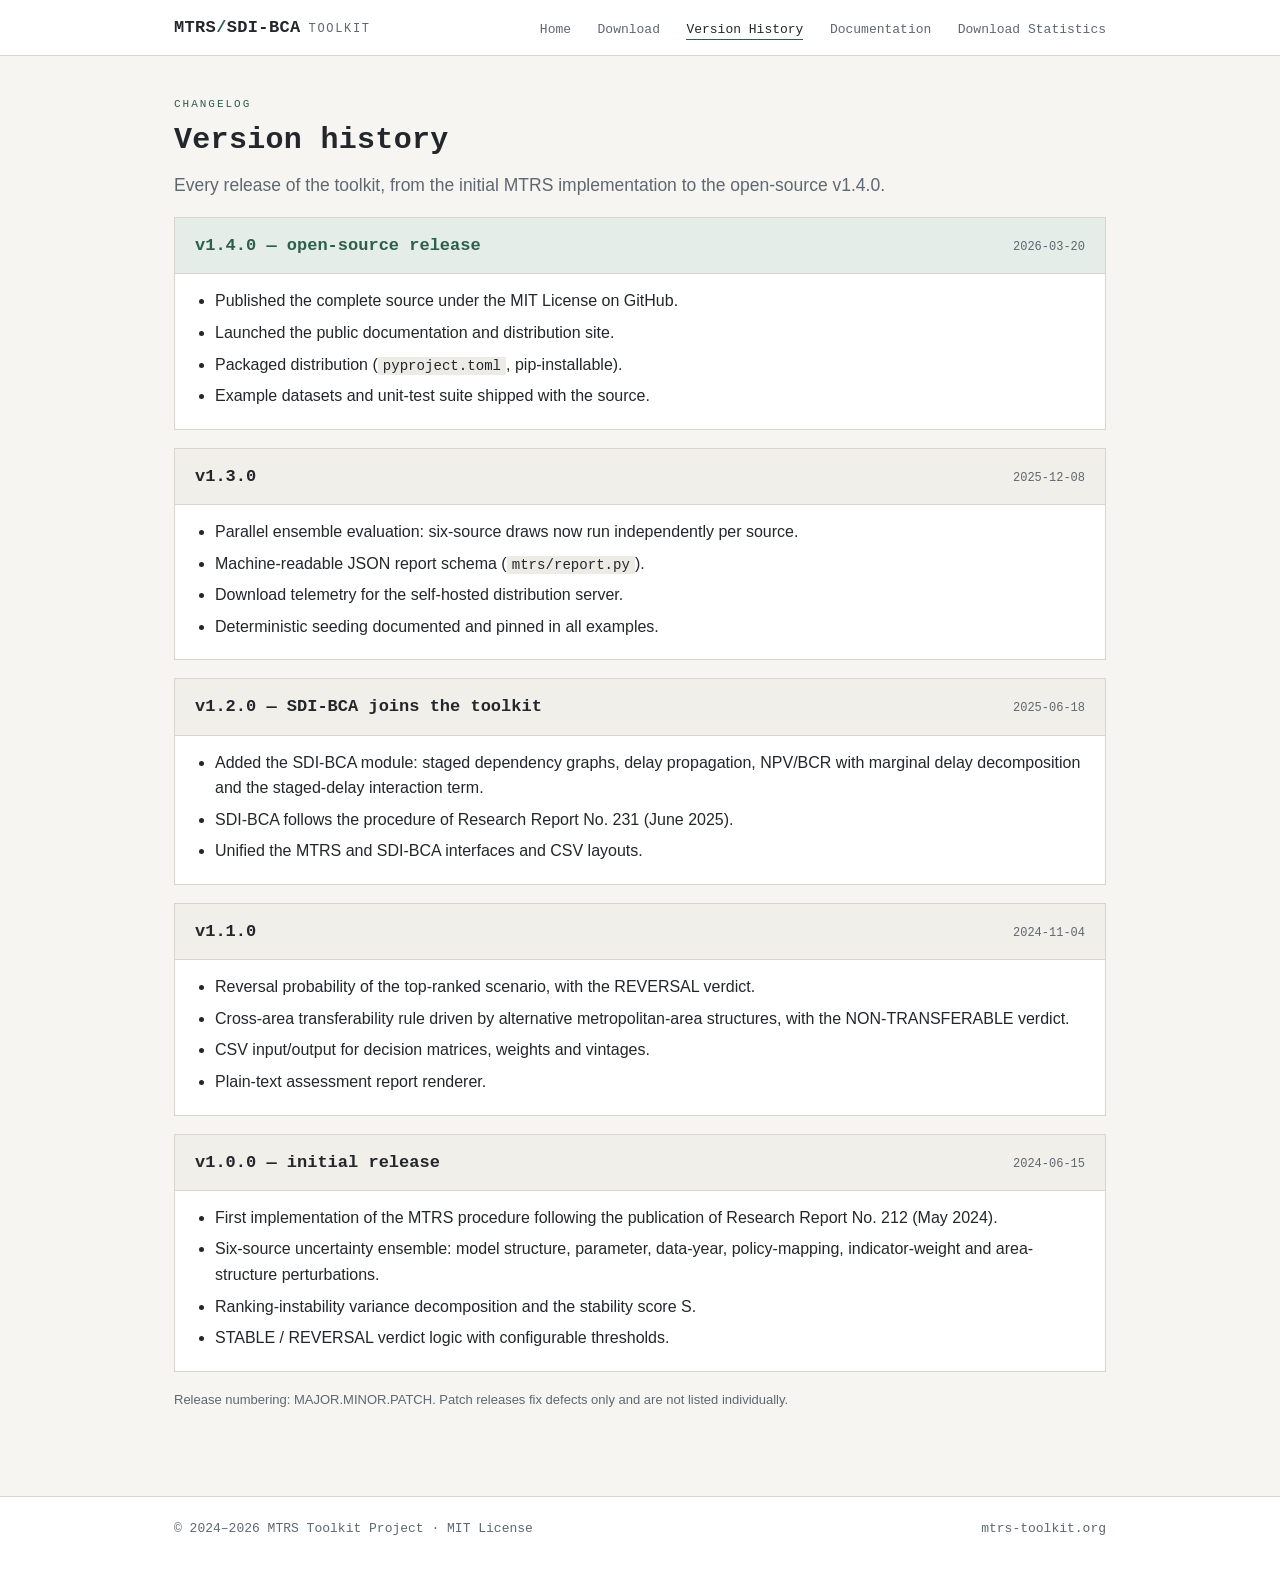
==== changelog.html @ 642ab180 "Deploy MTRS toolkit site to GitHub Pages" ====
<!DOCTYPE html>
<html lang="en">
<head>
<meta charset="utf-8">
<meta name="viewport" content="width=device-width, initial-scale=1">
<meta name="robots" content="noindex, nofollow">
<title>Version History — MTRS · SDI-BCA Toolkit</title>
<link rel="stylesheet" href="assets/style.css">
</head>
<body>

<header class="site">
  <div class="wrap bar">
    <a class="wordmark" href="index.html">MTRS<span class="slash">/</span>SDI-BCA<small>toolkit</small></a>
    <nav class="main">
      <a href="index.html">Home</a>
      <a href="download.html">Download</a>
      <a href="changelog.html" class="active">Version History</a>
      <a href="docs.html">Documentation</a>
      <a href="stats.html">Download Statistics</a>
    </nav>
  </div>
</header>

<main>
  <div class="wrap">

    <p class="kicker">Changelog</p>
    <h1>Version history</h1>
    <p class="lede">Every release of the toolkit, from the initial MTRS
    implementation to the open-source v1.4.0.</p>

    <div class="release current">
      <div class="head">
        <span class="v">v1.4.0 — open-source release</span>
        <span class="d">2026-03-20</span>
      </div>
      <div class="body">
        <ul>
          <li>Published the complete source under the MIT License on GitHub.</li>
          <li>Launched the public documentation and distribution site.</li>
          <li>Packaged distribution (<code>pyproject.toml</code>, pip-installable).</li>
          <li>Example datasets and unit-test suite shipped with the source.</li>
        </ul>
      </div>
    </div>

    <div class="release">
      <div class="head">
        <span class="v">v1.3.0</span>
        <span class="d">2025-12-08</span>
      </div>
      <div class="body">
        <ul>
          <li>Parallel ensemble evaluation: six-source draws now run
          independently per source.</li>
          <li>Machine-readable JSON report schema (<code>mtrs/report.py</code>).</li>
          <li>Download telemetry for the self-hosted distribution server.</li>
          <li>Deterministic seeding documented and pinned in all examples.</li>
        </ul>
      </div>
    </div>

    <div class="release">
      <div class="head">
        <span class="v">v1.2.0 — SDI-BCA joins the toolkit</span>
        <span class="d">2025-06-18</span>
      </div>
      <div class="body">
        <ul>
          <li>Added the SDI-BCA module: staged dependency graphs, delay
          propagation, NPV/BCR with marginal delay decomposition and the
          staged-delay interaction term.</li>
          <li>SDI-BCA follows the procedure of Research Report No. 231
          (June 2025).</li>
          <li>Unified the MTRS and SDI-BCA interfaces and CSV layouts.</li>
        </ul>
      </div>
    </div>

    <div class="release">
      <div class="head">
        <span class="v">v1.1.0</span>
        <span class="d">2024-11-04</span>
      </div>
      <div class="body">
        <ul>
          <li>Reversal probability of the top-ranked scenario, with the
          REVERSAL verdict.</li>
          <li>Cross-area transferability rule driven by alternative
          metropolitan-area structures, with the NON-TRANSFERABLE verdict.</li>
          <li>CSV input/output for decision matrices, weights and vintages.</li>
          <li>Plain-text assessment report renderer.</li>
        </ul>
      </div>
    </div>

    <div class="release">
      <div class="head">
        <span class="v">v1.0.0 — initial release</span>
        <span class="d">2024-06-15</span>
      </div>
      <div class="body">
        <ul>
          <li>First implementation of the MTRS procedure following the
          publication of Research Report No. 212 (May 2024).</li>
          <li>Six-source uncertainty ensemble: model structure, parameter,
          data-year, policy-mapping, indicator-weight and area-structure
          perturbations.</li>
          <li>Ranking-instability variance decomposition and the stability
          score S.</li>
          <li>STABLE / REVERSAL verdict logic with configurable thresholds.</li>
        </ul>
      </div>
    </div>

    <p class="small">Release numbering: MAJOR.MINOR.PATCH. Patch releases fix
    defects only and are not listed individually.</p>

  </div>
</main>

<footer class="site">
  <div class="wrap cols">
    <div class="mono">© 2024–2026 MTRS Toolkit Project · MIT License</div>
    <div class="mono">mtrs-toolkit.org</div>
  </div>
</footer>

</body>
</html>
---- assets/style.css ----
/* MTRS / SDI-BCA toolkit — site styles
   Neutral academic palette with a code-editor feel. */

:root {
  --bg: #f6f5f1;
  --panel: #ffffff;
  --ink: #23262b;
  --muted: #5f6770;
  --faint: #8a929b;
  --accent: #2e5e4e;
  --accent-soft: #e4ede8;
  --border: #d9d5cc;
  --code-bg: #ecebe5;
  --ok: #2e5e4e;
  --warn: #8a5a2b;
  --bad: #8a2f2f;
  --mono: "SF Mono", ui-monospace, Menlo, Consolas, "Liberation Mono", monospace;
  --sans: -apple-system, BlinkMacSystemFont, "Segoe UI", Helvetica, Arial, sans-serif;
}

* { box-sizing: border-box; }

html { scroll-behavior: smooth; }

body {
  margin: 0;
  background: var(--bg);
  color: var(--ink);
  font-family: var(--sans);
  font-size: 16px;
  line-height: 1.6;
}

a { color: var(--accent); text-decoration: none; border-bottom: 1px solid transparent; }
a:hover { border-bottom-color: var(--accent); }

/* ---------- layout ---------- */

.wrap { max-width: 980px; margin: 0 auto; padding: 0 24px; }

header.site {
  background: var(--panel);
  border-bottom: 1px solid var(--border);
  padding: 14px 0;
}
header.site .bar {
  display: flex;
  align-items: center;
  justify-content: space-between;
  flex-wrap: wrap;
  gap: 8px;
}
.wordmark {
  font-family: var(--mono);
  font-weight: 700;
  font-size: 17px;
  letter-spacing: 0.02em;
  color: var(--ink);
  border: none;
}
.wordmark .slash { color: var(--accent); }
.wordmark small {
  font-weight: 400;
  color: var(--muted);
  font-size: 12px;
  letter-spacing: 0.14em;
  text-transform: uppercase;
  margin-left: 8px;
}
nav.main a {
  font-family: var(--mono);
  font-size: 13px;
  color: var(--muted);
  margin-left: 22px;
  padding-bottom: 2px;
  border-bottom: 1px solid transparent;
}
nav.main a:hover { color: var(--ink); border-bottom-color: var(--accent); }
nav.main a.active { color: var(--ink); border-bottom-color: var(--accent); }

main { padding: 40px 0 72px; }

footer.site {
  border-top: 1px solid var(--border);
  background: var(--panel);
  padding: 22px 0 30px;
  color: var(--muted);
  font-size: 13px;
}
footer.site .cols { display: flex; justify-content: space-between; flex-wrap: wrap; gap: 12px; }
footer.site .mono { font-family: var(--mono); }

/* ---------- typography ---------- */

h1, h2, h3 { font-family: var(--mono); line-height: 1.25; margin: 0 0 12px; }
h1 { font-size: 30px; letter-spacing: 0.01em; }
h2 { font-size: 21px; margin-top: 44px; }
h3 { font-size: 16px; margin-top: 28px; }
p { margin: 0 0 14px; }
.lede { font-size: 17.5px; color: var(--muted); }
.small { font-size: 13px; color: var(--muted); }
.mono { font-family: var(--mono); }

.kicker {
  font-family: var(--mono);
  font-size: 11px;
  letter-spacing: 0.18em;
  text-transform: uppercase;
  color: var(--accent);
  margin-bottom: 8px;
}

/* ---------- hero ---------- */

.hero { padding: 46px 0 34px; border-bottom: 1px solid var(--border); }
.hero h1 { font-size: 40px; margin-bottom: 10px; }
.hero h1 .c { color: var(--accent); }
.hero .tag { color: var(--muted); font-size: 17px; max-width: 640px; margin-bottom: 22px; }
.badge {
  display: inline-block;
  font-family: var(--mono);
  font-size: 12px;
  color: var(--accent);
  background: var(--accent-soft);
  border: 1px solid #cfe0d6;
  padding: 3px 10px;
  margin-right: 8px;
}
.actions { margin-top: 26px; }
.btn {
  display: inline-block;
  font-family: var(--mono);
  font-size: 14px;
  padding: 10px 18px;
  border: 1px solid var(--accent);
  background: var(--accent);
  color: #ffffff;
  text-decoration: none;
  margin-right: 10px;
}
.btn:hover { background: #27503f; }
.btn.ghost { background: transparent; color: var(--accent); }
.btn.ghost:hover { background: var(--accent-soft); }

/* ---------- cards & tables ---------- */

.cards { display: grid; grid-template-columns: 1fr 1fr; gap: 20px; margin-top: 24px; }
@media (max-width: 720px) { .cards { grid-template-columns: 1fr; } }
.card {
  background: var(--panel);
  border: 1px solid var(--border);
  padding: 22px 24px;
}
.card h3 { margin-top: 0; }
.card .mono-tag {
  font-family: var(--mono);
  font-size: 11px;
  letter-spacing: 0.12em;
  text-transform: uppercase;
  color: var(--accent);
}
.card p:last-child { margin-bottom: 0; }

table { border-collapse: collapse; width: 100%; margin: 14px 0 8px; background: var(--panel); }
th, td {
  border: 1px solid var(--border);
  padding: 7px 12px;
  font-size: 14px;
  text-align: left;
}
th { font-family: var(--mono); font-size: 12px; letter-spacing: 0.05em; background: #f0efe9; }
td.num, th.num { text-align: right; font-family: var(--mono); }

/* ---------- code ---------- */

pre {
  background: var(--code-bg);
  border: 1px solid var(--border);
  border-left: 3px solid var(--accent);
  padding: 14px 16px;
  overflow-x: auto;
  font-family: var(--mono);
  font-size: 13px;
  line-height: 1.5;
  margin: 14px 0;
}
code {
  font-family: var(--mono);
  font-size: 0.88em;
  background: var(--code-bg);
  padding: 1px 5px;
}
pre code { background: none; padding: 0; }

/* ---------- release / changelog ---------- */

.release { border: 1px solid var(--border); background: var(--panel); margin: 18px 0; }
.release .head {
  display: flex;
  justify-content: space-between;
  align-items: baseline;
  padding: 14px 20px;
  border-bottom: 1px solid var(--border);
  background: #f0efe9;
}
.release .head .v { font-family: var(--mono); font-weight: 700; font-size: 17px; }
.release .head .d { font-family: var(--mono); font-size: 12px; color: var(--muted); }
.release .body { padding: 14px 20px; }
.release .body ul { margin: 0; padding-left: 20px; }
.release .body li { margin-bottom: 6px; }
.release.current .head { background: var(--accent-soft); }
.release.current .head .v { color: var(--accent); }

/* ---------- verdict / rule chips ---------- */

.chip {
  display: inline-block;
  font-family: var(--mono);
  font-size: 12px;
  padding: 2px 9px;
  border: 1px solid var(--border);
  background: var(--panel);
  color: var(--ink);
}
.chip.ok { color: var(--ok); border-color: #b8cfc2; background: #eef4f0; }
.chip.warn { color: var(--warn); border-color: #dcc7a8; background: #f7f1e5; }
.chip.bad { color: var(--bad); border-color: #d9b3b3; background: #f7ecec; }

/* ---------- download stats bars ---------- */

.bars { margin: 18px 0; }
.bar-row {
  display: grid;
  grid-template-columns: 110px 1fr 70px;
  align-items: center;
  gap: 12px;
  margin-bottom: 6px;
}
.bar-row .lbl { font-family: var(--mono); font-size: 12.5px; color: var(--muted); }
.bar-row .cnt { font-family: var(--mono); font-size: 12.5px; text-align: right; }
.bar-track { background: #e9e6dd; height: 14px; }
.bar-fill { background: var(--accent); height: 14px; min-width: 2px; }

/* ---------- misc ---------- */

.callout {
  border: 1px solid var(--border);
  background: var(--accent-soft);
  padding: 14px 18px;
  margin: 18px 0;
  font-size: 14.5px;
}
.callout .t { font-family: var(--mono); font-size: 12px; letter-spacing: 0.1em; text-transform: uppercase; color: var(--accent); margin-bottom: 6px; }
.callout p { margin: 0; }

.greybox {
  background: var(--code-bg);
  border: 1px solid var(--border);
  padding: 10px 14px;
  font-family: var(--mono);
  font-size: 13px;
  overflow-x: auto;
  margin: 10px 0;
}
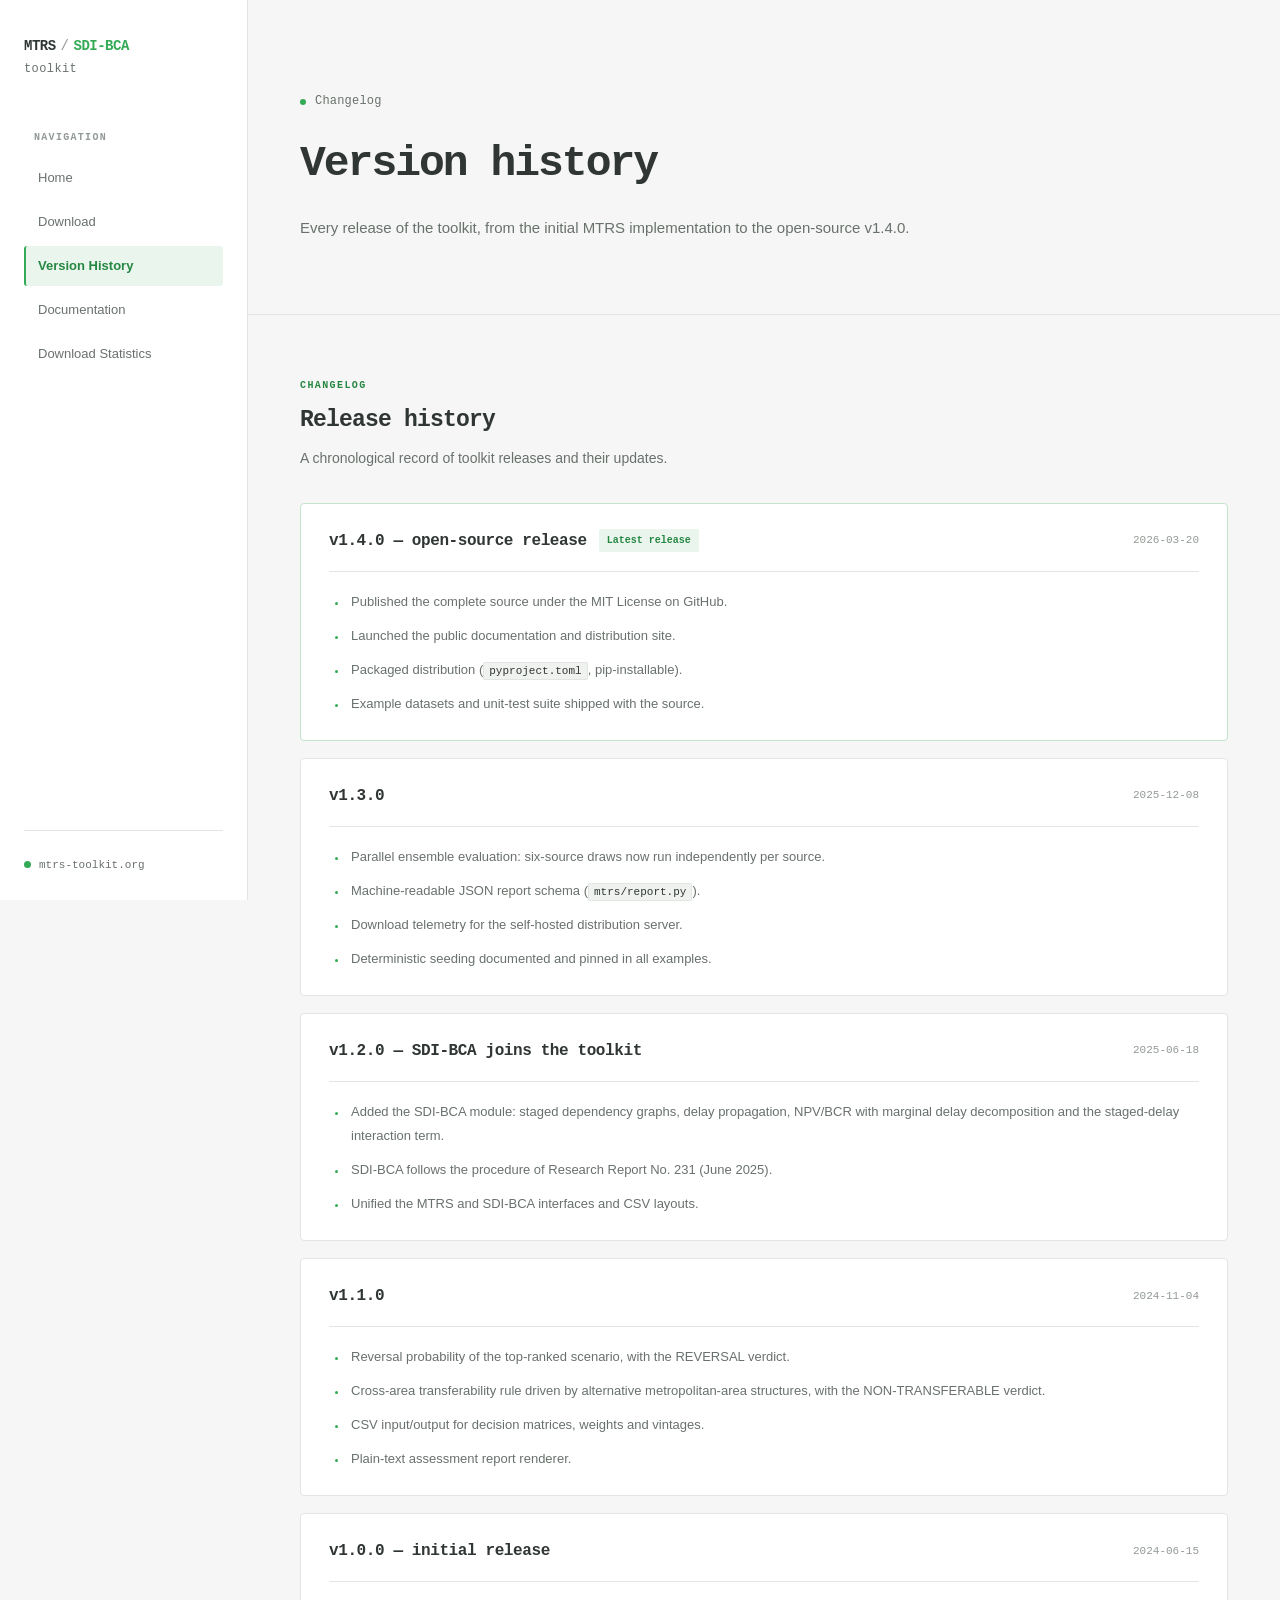
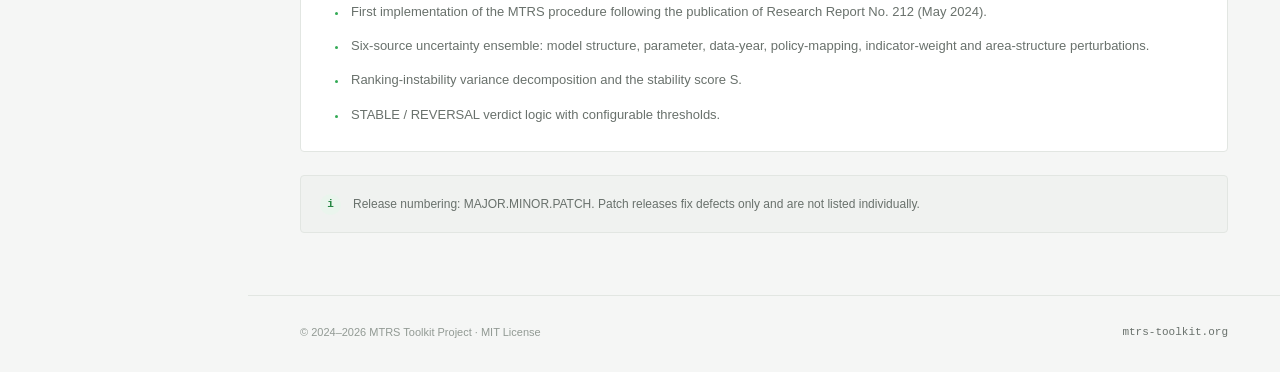
==== commit ba0fc178: "Redesign: open-source docs visual refresh" ====
--- a/changelog.html
+++ b/changelog.html
@@ -1,131 +1,1118 @@
 <!DOCTYPE html>
 <html lang="en">
 <head>
-<meta charset="utf-8">
-<meta name="viewport" content="width=device-width, initial-scale=1">
-<meta name="robots" content="noindex, nofollow">
-<title>Version History — MTRS · SDI-BCA Toolkit</title>
-<link rel="stylesheet" href="assets/style.css">
+  <meta charset="UTF-8">
+  <meta name="viewport" content="width=device-width, initial-scale=1.0">
+  <meta name="theme-color" content="#f5f6f5">
+  <title>Version History | MTRS / SDI-BCA Toolkit</title>
+  <style>
+    :root {
+      --accent: #33aa55;
+      --accent-dark: #268743;
+      --accent-soft: #eaf5ed;
+      --bg: #f5f6f5;
+      --surface: #ffffff;
+      --surface-muted: #f0f2f0;
+      --text: #303633;
+      --text-secondary: #69716c;
+      --text-muted: #929a94;
+      --border: #e2e6e2;
+      --code-bg: #242927;
+      --code-text: #dce5de;
+      --sidebar-width: 248px;
+      --font-sans: -apple-system, BlinkMacSystemFont, "Segoe UI",
+        Helvetica, Arial, sans-serif;
+      --font-mono: Menlo, Monaco, Consolas, "Liberation Mono", monospace;
+    }
+
+    * {
+      box-sizing: border-box;
+    }
+
+    html {
+      scroll-behavior: smooth;
+      scroll-padding-top: 32px;
+    }
+
+    body {
+      margin: 0;
+      background: var(--bg);
+      color: var(--text);
+      font-family: var(--font-sans);
+      font-size: 14px;
+      line-height: 1.75;
+      -webkit-font-smoothing: antialiased;
+    }
+
+    a {
+      color: inherit;
+      text-decoration: none;
+    }
+
+    button {
+      font: inherit;
+    }
+
+    /* Sidebar */
+
+    .sidebar {
+      position: fixed;
+      inset: 0 auto 0 0;
+      z-index: 20;
+      display: flex;
+      flex-direction: column;
+      width: var(--sidebar-width);
+      padding: 34px 24px 25px;
+      background: var(--surface);
+      border-right: 1px solid var(--border);
+    }
+
+    .brand {
+      display: flex;
+      flex-wrap: wrap;
+      align-items: center;
+      gap: 5px;
+      margin-bottom: 48px;
+      font-family: var(--font-mono);
+      font-size: 14px;
+      font-weight: 700;
+      line-height: 1.8;
+      letter-spacing: -0.5px;
+    }
+
+    .brand-main {
+      color: var(--text);
+    }
+
+    .brand-slash {
+      color: var(--text-muted);
+      font-weight: 400;
+    }
+
+    .brand-sub {
+      color: var(--accent);
+    }
+
+    .brand-toolkit {
+      flex-basis: 100%;
+      margin-top: -5px;
+      color: var(--text-secondary);
+      font-size: 12px;
+      font-weight: 400;
+      letter-spacing: 0.4px;
+    }
+
+    .nav-label {
+      margin: 0 0 12px 10px;
+      color: var(--text-muted);
+      font-family: var(--font-mono);
+      font-size: 10px;
+      font-weight: 600;
+      letter-spacing: 1.3px;
+      text-transform: uppercase;
+    }
+
+    .nav-list {
+      display: flex;
+      flex-direction: column;
+      gap: 4px;
+      padding: 0;
+      margin: 0;
+      list-style: none;
+    }
+
+    .nav-list a {
+      display: flex;
+      align-items: center;
+      min-height: 40px;
+      padding: 8px 12px;
+      border-left: 2px solid transparent;
+      border-radius: 3px;
+      color: var(--text-secondary);
+      font-size: 13px;
+      transition: color 160ms ease, background 160ms ease;
+    }
+
+    .nav-list a:hover,
+    .nav-list a.active {
+      color: var(--accent-dark);
+      background: var(--accent-soft);
+    }
+
+    .nav-list a.active {
+      border-left-color: var(--accent);
+      font-weight: 600;
+    }
+
+    .sidebar-bottom {
+      margin-top: auto;
+      padding-top: 20px;
+      border-top: 1px solid var(--border);
+    }
+
+    .sidebar-bottom a {
+      color: var(--text-secondary);
+      font-family: var(--font-mono);
+      font-size: 11px;
+      transition: color 160ms ease;
+    }
+
+    .sidebar-bottom a:hover {
+      color: var(--accent);
+    }
+
+    .sidebar-indicator {
+      display: inline-block;
+      width: 7px;
+      height: 7px;
+      margin-right: 8px;
+      border-radius: 50%;
+      background: var(--accent);
+      vertical-align: middle;
+    }
+
+    /* Main layout */
+
+    .main {
+      min-height: 100vh;
+      margin-left: var(--sidebar-width);
+    }
+
+    .container {
+      width: min(100% - 104px, 1000px);
+      margin: 0 auto;
+    }
+
+    .hero {
+      position: relative;
+      padding: 91px 0 72px;
+      border-bottom: 1px solid var(--border);
+    }
+
+    .eyebrow {
+      display: flex;
+      align-items: center;
+      gap: 9px;
+      margin-bottom: 24px;
+      color: var(--text-secondary);
+      font-family: var(--font-mono);
+      font-size: 12px;
+      font-weight: 500;
+      letter-spacing: 0.2px;
+    }
+
+    .eyebrow .dot {
+      width: 6px;
+      height: 6px;
+      border-radius: 50%;
+      background: var(--accent);
+    }
+
+    h1 {
+      max-width: 820px;
+      margin: 0 0 22px;
+      color: var(--text);
+      font-family: var(--font-mono);
+      font-size: clamp(30px, 4vw, 43px);
+      font-weight: 700;
+      line-height: 1.28;
+      letter-spacing: -2px;
+    }
+
+    .hero-description {
+      max-width: 730px;
+      margin: 0;
+      color: var(--text-secondary);
+      font-size: 15px;
+      line-height: 1.95;
+    }
+
+    .hero-description strong {
+      color: var(--text);
+      font-weight: 600;
+    }
+
+    .metadata {
+      display: flex;
+      flex-wrap: wrap;
+      gap: 9px;
+      margin-top: 29px;
+    }
+
+    .meta-tag {
+      display: inline-flex;
+      align-items: center;
+      min-height: 29px;
+      padding: 3px 10px;
+      border: 1px solid var(--border);
+      border-radius: 3px;
+      background: var(--surface);
+      color: var(--text-secondary);
+      font-family: var(--font-mono);
+      font-size: 11px;
+    }
+
+    .meta-tag.version {
+      border-color: #c5e4ce;
+      background: var(--accent-soft);
+      color: var(--accent-dark);
+      font-weight: 600;
+    }
+
+    .hero-actions {
+      display: flex;
+      flex-wrap: wrap;
+      align-items: center;
+      gap: 12px;
+      margin-top: 32px;
+    }
+
+    .button {
+      display: inline-flex;
+      align-items: center;
+      justify-content: center;
+      min-height: 40px;
+      padding: 8px 16px;
+      border: 1px solid var(--border);
+      border-radius: 3px;
+      background: var(--surface);
+      color: var(--text);
+      font-size: 12px;
+      font-weight: 600;
+      transition: all 160ms ease;
+    }
+
+    .button:hover {
+      border-color: var(--accent);
+      color: var(--accent-dark);
+    }
+
+    .button-primary {
+      border-color: var(--accent);
+      background: var(--accent);
+      color: #fff;
+    }
+
+    .button-primary:hover {
+      border-color: var(--accent-dark);
+      background: var(--accent-dark);
+      color: #fff;
+    }
+
+    .button .arrow {
+      margin-left: 9px;
+      font-size: 15px;
+      line-height: 1;
+    }
+
+    /* Content sections */
+
+    .section {
+      padding: 62px 0;
+      border-bottom: 1px solid var(--border);
+    }
+
+    .section-heading {
+      margin-bottom: 32px;
+    }
+
+    .section-kicker {
+      margin-bottom: 9px;
+      color: var(--accent-dark);
+      font-family: var(--font-mono);
+      font-size: 10px;
+      font-weight: 700;
+      letter-spacing: 1.4px;
+      text-transform: uppercase;
+    }
+
+    h2 {
+      margin: 0;
+      color: var(--text);
+      font-family: var(--font-mono);
+      font-size: 23px;
+      font-weight: 700;
+      line-height: 1.45;
+      letter-spacing: -0.8px;
+    }
+
+    .section-lead {
+      margin: 9px 0 0;
+      color: var(--text-secondary);
+      font-size: 14px;
+    }
+
+    /* Method cards */
+
+    .method-grid {
+      display: grid;
+      grid-template-columns: repeat(2, minmax(0, 1fr));
+      gap: 17px;
+    }
+
+    .method-card {
+      display: flex;
+      flex-direction: column;
+      min-width: 0;
+      padding: 25px 24px 23px;
+      border: 1px solid var(--border);
+      border-radius: 4px;
+      background: var(--surface);
+      transition: border-color 180ms ease, transform 180ms ease;
+    }
+
+    .method-card:hover {
+      border-color: #b8d9c1;
+      transform: translateY(-2px);
+    }
+
+    .method-number {
+      display: inline-flex;
+      align-items: center;
+      align-self: flex-start;
+      min-height: 24px;
+      padding: 2px 8px;
+      border-radius: 2px;
+      background: var(--accent-soft);
+      color: var(--accent-dark);
+      font-family: var(--font-mono);
+      font-size: 10px;
+      font-weight: 700;
+    }
+
+    .method-card h3 {
+      margin: 17px 0 13px;
+      color: var(--text);
+      font-family: var(--font-mono);
+      font-size: 16px;
+      font-weight: 700;
+      line-height: 1.55;
+      letter-spacing: -0.4px;
+    }
+
+    .method-card p {
+      margin: 0 0 16px;
+      color: var(--text-secondary);
+      font-size: 13px;
+      line-height: 1.85;
+    }
+
+    .method-card .introduced {
+      margin-top: auto;
+      padding-top: 14px;
+      border-top: 1px solid var(--border);
+      color: var(--text-muted);
+      font-family: var(--font-mono);
+      font-size: 10px;
+    }
+
+    .method-link {
+      display: inline-flex;
+      align-items: center;
+      align-self: flex-start;
+      gap: 7px;
+      margin-top: 15px;
+      color: var(--accent-dark);
+      font-size: 12px;
+      font-weight: 600;
+    }
+
+    .method-link:hover {
+      color: var(--accent);
+    }
+
+    /* Reporting table */
+
+    .table-wrap {
+      overflow-x: auto;
+      border: 1px solid var(--border);
+      border-radius: 4px;
+      background: var(--surface);
+    }
+
+    table {
+      width: 100%;
+      border-collapse: collapse;
+      text-align: left;
+    }
+
+    th {
+      padding: 14px 17px;
+      border-bottom: 1px solid var(--border);
+      background: var(--surface-muted);
+      color: var(--text-secondary);
+      font-family: var(--font-mono);
+      font-size: 11px;
+      font-weight: 600;
+      white-space: nowrap;
+    }
+
+    td {
+      padding: 17px;
+      border-bottom: 1px solid var(--border);
+      color: var(--text-secondary);
+      font-size: 12px;
+      line-height: 1.75;
+      vertical-align: top;
+    }
+
+    tbody tr:last-child td {
+      border-bottom: none;
+    }
+
+    tbody tr:hover {
+      background: #fafcfb;
+    }
+
+    td:first-child {
+      width: 34%;
+      color: var(--text);
+      font-weight: 600;
+    }
+
+    td:nth-child(2) {
+      width: 46%;
+    }
+
+    td:last-child {
+      width: 20%;
+      color: var(--accent-dark);
+      font-family: var(--font-mono);
+      font-size: 12px;
+      font-weight: 600;
+      white-space: nowrap;
+    }
+
+    .verdict {
+      display: flex;
+      flex-wrap: wrap;
+      align-items: center;
+      gap: 8px;
+      margin-top: 19px;
+      color: var(--text-secondary);
+      font-size: 13px;
+    }
+
+    .verdict-code {
+      display: inline-block;
+      padding: 3px 8px;
+      border: 1px solid #c5e4ce;
+      border-radius: 2px;
+      background: var(--accent-soft);
+      color: var(--accent-dark);
+      font-family: var(--font-mono);
+      font-size: 11px;
+      font-weight: 700;
+    }
+
+    /* Quick start */
+
+    .quickstart-layout {
+      display: grid;
+      grid-template-columns: minmax(0, 1fr) 230px;
+      gap: 24px;
+      align-items: start;
+    }
+
+    .code-window {
+      overflow: hidden;
+      border: 1px solid #303834;
+      border-radius: 4px;
+      background: var(--code-bg);
+      box-shadow: 0 3px 12px rgba(25, 35, 29, 0.06);
+    }
+
+    .code-header {
+      display: flex;
+      align-items: center;
+      justify-content: space-between;
+      min-height: 39px;
+      padding: 0 15px;
+      border-bottom: 1px solid #39413d;
+      color: #9ba79f;
+      font-family: var(--font-mono);
+      font-size: 10px;
+    }
+
+    .terminal-dots {
+      display: flex;
+      gap: 5px;
+    }
+
+    .terminal-dots span {
+      width: 7px;
+      height: 7px;
+      border-radius: 50%;
+      background: #59625d;
+    }
+
+    .terminal-dots span:first-child {
+      background: var(--accent);
+    }
+
+    pre {
+      overflow-x: auto;
+      margin: 0;
+      padding: 22px 20px 24px;
+      color: var(--code-text);
+      font-family: var(--font-mono);
+      font-size: 11px;
+      line-height: 2.2;
+      tab-size: 4;
+    }
+
+    pre code {
+      font-family: inherit;
+    }
+
+    .terminal-prompt {
+      color: #62c67f;
+    }
+
+    .terminal-comment {
+      color: #85958a;
+    }
+
+    .quickstart-aside {
+      padding: 18px;
+      border: 1px solid var(--border);
+      border-radius: 4px;
+      background: var(--surface);
+    }
+
+    .aside-label {
+      margin-bottom: 12px;
+      color: var(--text-muted);
+      font-family: var(--font-mono);
+      font-size: 10px;
+      font-weight: 700;
+      letter-spacing: 1px;
+      text-transform: uppercase;
+    }
+
+    /* Version history */
+
+    .release-list {
+      position: relative;
+      display: flex;
+      flex-direction: column;
+      gap: 17px;
+    }
+
+    .release-card {
+      position: relative;
+      padding: 25px 28px 24px;
+      border: 1px solid var(--border);
+      border-radius: 4px;
+      background: var(--surface);
+      transition: border-color 180ms ease, transform 180ms ease;
+    }
+
+    .release-card:hover {
+      border-color: #b8d9c1;
+      transform: translateY(-2px);
+    }
+
+    .release-card.latest {
+      border-color: #c5e4ce;
+    }
+
+    .release-header {
+      display: flex;
+      flex-wrap: wrap;
+      align-items: center;
+      justify-content: space-between;
+      gap: 12px;
+      padding-bottom: 18px;
+      border-bottom: 1px solid var(--border);
+    }
+
+    .release-heading {
+      display: flex;
+      flex-wrap: wrap;
+      align-items: center;
+      gap: 12px;
+      min-width: 0;
+    }
+
+    .release-version {
+      margin: 0;
+      color: var(--text);
+      font-family: var(--font-mono);
+      font-size: 16px;
+      font-weight: 700;
+      line-height: 1.5;
+      letter-spacing: -0.4px;
+    }
+
+    .release-badge {
+      display: inline-flex;
+      align-items: center;
+      min-height: 23px;
+      padding: 2px 8px;
+      border-radius: 2px;
+      background: var(--accent-soft);
+      color: var(--accent-dark);
+      font-family: var(--font-mono);
+      font-size: 10px;
+      font-weight: 700;
+    }
+
+    .release-date {
+      flex-shrink: 0;
+      color: var(--text-muted);
+      font-family: var(--font-mono);
+      font-size: 11px;
+      font-weight: 500;
+      white-space: nowrap;
+    }
+
+    .release-details {
+      padding-top: 18px;
+    }
+
+    .release-details ul {
+      display: flex;
+      flex-direction: column;
+      gap: 10px;
+      padding: 0 0 0 19px;
+      margin: 0;
+      color: var(--text-secondary);
+      font-size: 13px;
+      line-height: 1.85;
+    }
+
+    .release-details li {
+      padding-left: 3px;
+    }
+
+    .release-details li::marker {
+      color: var(--accent);
+      font-size: 11px;
+    }
+
+    .release-details code {
+      padding: 2px 5px;
+      border: 1px solid var(--border);
+      border-radius: 2px;
+      background: var(--surface-muted);
+      color: var(--text);
+      font-family: var(--font-mono);
+      font-size: 11px;
+      white-space: nowrap;
+    }
+
+    /* Release numbering note */
+
+    .release-note {
+      display: flex;
+      align-items: flex-start;
+      gap: 12px;
+      margin-top: 23px;
+      padding: 17px 19px;
+      border: 1px solid var(--border);
+      border-radius: 4px;
+      background: var(--surface-muted);
+      color: var(--text-secondary);
+      font-size: 12px;
+      line-height: 1.85;
+    }
+
+    .release-note-mark {
+      display: flex;
+      flex-shrink: 0;
+      align-items: center;
+      justify-content: center;
+      width: 21px;
+      height: 21px;
+      margin-top: 1px;
+      border-radius: 50%;
+      background: var(--accent-soft);
+      color: var(--accent-dark);
+      font-family: var(--font-mono);
+      font-size: 11px;
+      font-weight: 700;
+    }
+
+    .release-note p {
+      margin: 0;
+    }
+
+    /* Footer */
+
+    .footer {
+      padding: 27px 0 30px;
+    }
+
+    .footer-inner {
+      display: flex;
+      flex-wrap: wrap;
+      align-items: center;
+      justify-content: space-between;
+      gap: 10px 20px;
+      color: var(--text-muted);
+      font-size: 11px;
+    }
+
+    .footer a {
+      color: var(--text-secondary);
+      font-family: var(--font-mono);
+      font-size: 11px;
+      transition: color 160ms ease;
+    }
+
+    .footer a:hover {
+      color: var(--accent-dark);
+    }
+
+    /* Responsive */
+
+    @media (max-width: 900px) {
+      :root {
+        --sidebar-width: 210px;
+      }
+
+      .sidebar {
+        padding-right: 18px;
+        padding-left: 18px;
+      }
+
+      .container {
+        width: min(100% - 64px, 1000px);
+      }
+
+      .hero {
+        padding-top: 75px;
+      }
+    }
+
+    @media (max-width: 680px) {
+      :root {
+        --sidebar-width: 0px;
+      }
+
+      .sidebar {
+        position: relative;
+        inset: auto;
+        width: 100%;
+        padding: 17px 22px 14px;
+        border-right: none;
+        border-bottom: 1px solid var(--border);
+      }
+
+      .brand {
+        margin-bottom: 17px;
+        font-size: 13px;
+      }
+
+      .brand-toolkit {
+        flex-basis: auto;
+        margin-top: 0;
+        margin-left: 3px;
+      }
+
+      .nav-label {
+        display: none;
+      }
+
+      .nav-list {
+        flex-direction: row;
+        flex-wrap: wrap;
+        gap: 3px;
+      }
+
+      .nav-list a {
+        min-height: 34px;
+        padding: 6px 9px;
+        border-left: none;
+        border-bottom: 2px solid transparent;
+        font-size: 11px;
+      }
+
+      .nav-list a.active {
+        border-bottom-color: var(--accent);
+      }
+
+      .sidebar-bottom {
+        display: none;
+      }
+
+      .main {
+        margin-left: 0;
+      }
+
+      .container {
+        width: min(100% - 40px, 1000px);
+      }
+
+      .hero {
+        padding: 57px 0 49px;
+      }
+
+      h1 {
+        font-size: clamp(28px, 8vw, 37px);
+        letter-spacing: -1.5px;
+      }
+
+      .hero-description {
+        font-size: 14px;
+      }
+
+      .section {
+        padding: 45px 0;
+      }
+
+      .release-card {
+        padding: 20px 19px;
+      }
+
+      .release-header {
+        align-items: flex-start;
+        flex-direction: column;
+        gap: 7px;
+      }
+
+      .release-heading {
+        gap: 9px;
+      }
+
+      .release-version {
+        font-size: 14px;
+      }
+
+      .release-details ul {
+        font-size: 12px;
+      }
+
+      .footer-inner {
+        flex-direction: column;
+        align-items: flex-start;
+      }
+    }
+
+    @media (max-width: 390px) {
+      .sidebar {
+        padding-right: 14px;
+        padding-left: 14px;
+      }
+
+      .nav-list a {
+        padding-right: 7px;
+        padding-left: 7px;
+        font-size: 10px;
+      }
+
+      .container {
+        width: calc(100% - 32px);
+      }
+
+      .release-card {
+        padding: 18px 15px;
+      }
+
+      .release-details ul {
+        padding-left: 16px;
+      }
+    }
+  </style>
 </head>
 <body>
 
-<header class="site">
-  <div class="wrap bar">
-    <a class="wordmark" href="index.html">MTRS<span class="slash">/</span>SDI-BCA<small>toolkit</small></a>
-    <nav class="main">
-      <a href="index.html">Home</a>
-      <a href="download.html">Download</a>
-      <a href="changelog.html" class="active">Version History</a>
-      <a href="docs.html">Documentation</a>
-      <a href="stats.html">Download Statistics</a>
+  <aside class="sidebar">
+    <a href="index.html" class="brand" aria-label="MTRS SDI-BCA Toolkit Home">
+      <span class="brand-main">MTRS</span>
+      <span class="brand-slash">/</span>
+      <span class="brand-sub">SDI-BCA</span>
+      <span class="brand-toolkit">toolkit</span>
+    </a>
+
+    <nav aria-label="Main navigation">
+      <p class="nav-label">Navigation</p>
+      <ul class="nav-list">
+        <li><a href="index.html">Home</a></li>
+        <li><a href="download.html">Download</a></li>
+        <li><a href="version-history.html" class="active" aria-current="page">Version History</a></li>
+        <li><a href="documentation.html">Documentation</a></li>
+        <li><a href="download-statistics.html">Download Statistics</a></li>
+      </ul>
     </nav>
-  </div>
-</header>
-
-<main>
-  <div class="wrap">
-
-    <p class="kicker">Changelog</p>
-    <h1>Version history</h1>
-    <p class="lede">Every release of the toolkit, from the initial MTRS
-    implementation to the open-source v1.4.0.</p>
-
-    <div class="release current">
-      <div class="head">
-        <span class="v">v1.4.0 — open-source release</span>
-        <span class="d">2026-03-20</span>
+
+    <div class="sidebar-bottom">
+      <a href="https://mtrs-toolkit.org">
+        <span class="sidebar-indicator"></span>mtrs-toolkit.org
+      </a>
+    </div>
+  </aside>
+
+  <main class="main">
+
+    <header class="hero">
+      <div class="container">
+        <div class="eyebrow">
+          <span class="dot"></span>
+          Changelog
+        </div>
+
+        <h1>Version history</h1>
+
+        <p class="hero-description">
+          Every release of the toolkit, from the initial MTRS
+          implementation to the open-source v1.4.0.
+        </p>
       </div>
-      <div class="body">
-        <ul>
-          <li>Published the complete source under the MIT License on GitHub.</li>
-          <li>Launched the public documentation and distribution site.</li>
-          <li>Packaged distribution (<code>pyproject.toml</code>, pip-installable).</li>
-          <li>Example datasets and unit-test suite shipped with the source.</li>
-        </ul>
+    </header>
+
+    <section class="section">
+      <div class="container">
+
+        <div class="section-heading">
+          <div class="section-kicker">Changelog</div>
+          <h2>Release history</h2>
+          <p class="section-lead">
+            A chronological record of toolkit releases and their updates.
+          </p>
+        </div>
+
+        <div class="release-list">
+
+          <article class="release-card latest">
+            <header class="release-header">
+              <div class="release-heading">
+                <h3 class="release-version">v1.4.0 — open-source release</h3>
+                <span class="release-badge">Latest release</span>
+              </div>
+              <time class="release-date" datetime="2026-03-20">2026-03-20</time>
+            </header>
+
+            <div class="release-details">
+              <ul>
+                <li>Published the complete source under the MIT License on GitHub.</li>
+                <li>Launched the public documentation and distribution site.</li>
+                <li>Packaged distribution (<code>pyproject.toml</code>, pip-installable).</li>
+                <li>Example datasets and unit-test suite shipped with the source.</li>
+              </ul>
+            </div>
+          </article>
+
+          <article class="release-card">
+            <header class="release-header">
+              <div class="release-heading">
+                <h3 class="release-version">v1.3.0</h3>
+              </div>
+              <time class="release-date" datetime="2025-12-08">2025-12-08</time>
+            </header>
+
+            <div class="release-details">
+              <ul>
+                <li>
+                  Parallel ensemble evaluation: six-source draws now run
+                  independently per source.
+                </li>
+                <li>Machine-readable JSON report schema (<code>mtrs/report.py</code>).</li>
+                <li>Download telemetry for the self-hosted distribution server.</li>
+                <li>Deterministic seeding documented and pinned in all examples.</li>
+              </ul>
+            </div>
+          </article>
+
+          <article class="release-card">
+            <header class="release-header">
+              <div class="release-heading">
+                <h3 class="release-version">v1.2.0 — SDI-BCA joins the toolkit</h3>
+              </div>
+              <time class="release-date" datetime="2025-06-18">2025-06-18</time>
+            </header>
+
+            <div class="release-details">
+              <ul>
+                <li>
+                  Added the SDI-BCA module: staged dependency graphs, delay
+                  propagation, NPV/BCR with marginal delay decomposition and the
+                  staged-delay interaction term.
+                </li>
+                <li>
+                  SDI-BCA follows the procedure of Research Report No. 231
+                  (June 2025).
+                </li>
+                <li>Unified the MTRS and SDI-BCA interfaces and CSV layouts.</li>
+              </ul>
+            </div>
+          </article>
+
+          <article class="release-card">
+            <header class="release-header">
+              <div class="release-heading">
+                <h3 class="release-version">v1.1.0</h3>
+              </div>
+              <time class="release-date" datetime="2024-11-04">2024-11-04</time>
+            </header>
+
+            <div class="release-details">
+              <ul>
+                <li>
+                  Reversal probability of the top-ranked scenario, with the
+                  REVERSAL verdict.
+                </li>
+                <li>
+                  Cross-area transferability rule driven by alternative
+                  metropolitan-area structures, with the NON-TRANSFERABLE verdict.
+                </li>
+                <li>CSV input/output for decision matrices, weights and vintages.</li>
+                <li>Plain-text assessment report renderer.</li>
+              </ul>
+            </div>
+          </article>
+
+          <article class="release-card">
+            <header class="release-header">
+              <div class="release-heading">
+                <h3 class="release-version">v1.0.0 — initial release</h3>
+              </div>
+              <time class="release-date" datetime="2024-06-15">2024-06-15</time>
+            </header>
+
+            <div class="release-details">
+              <ul>
+                <li>
+                  First implementation of the MTRS procedure following the
+                  publication of Research Report No. 212 (May 2024).
+                </li>
+                <li>
+                  Six-source uncertainty ensemble: model structure, parameter,
+                  data-year, policy-mapping, indicator-weight and area-structure
+                  perturbations.
+                </li>
+                <li>Ranking-instability variance decomposition and the stability score S.</li>
+                <li>
+                  STABLE / REVERSAL verdict logic with configurable thresholds.
+                </li>
+              </ul>
+            </div>
+          </article>
+
+        </div>
+
+        <aside class="release-note">
+          <span class="release-note-mark">i</span>
+          <p>
+            Release numbering: MAJOR.MINOR.PATCH. Patch releases fix
+            defects only and are not listed individually.
+          </p>
+        </aside>
+
       </div>
-    </div>
-
-    <div class="release">
-      <div class="head">
-        <span class="v">v1.3.0</span>
-        <span class="d">2025-12-08</span>
+    </section>
+
+    <footer class="footer">
+      <div class="container">
+        <div class="footer-inner">
+          <span>© 2024–2026 MTRS Toolkit Project · MIT License</span>
+          <a href="https://mtrs-toolkit.org">mtrs-toolkit.org</a>
+        </div>
       </div>
-      <div class="body">
-        <ul>
-          <li>Parallel ensemble evaluation: six-source draws now run
-          independently per source.</li>
-          <li>Machine-readable JSON report schema (<code>mtrs/report.py</code>).</li>
-          <li>Download telemetry for the self-hosted distribution server.</li>
-          <li>Deterministic seeding documented and pinned in all examples.</li>
-        </ul>
-      </div>
-    </div>
-
-    <div class="release">
-      <div class="head">
-        <span class="v">v1.2.0 — SDI-BCA joins the toolkit</span>
-        <span class="d">2025-06-18</span>
-      </div>
-      <div class="body">
-        <ul>
-          <li>Added the SDI-BCA module: staged dependency graphs, delay
-          propagation, NPV/BCR with marginal delay decomposition and the
-          staged-delay interaction term.</li>
-          <li>SDI-BCA follows the procedure of Research Report No. 231
-          (June 2025).</li>
-          <li>Unified the MTRS and SDI-BCA interfaces and CSV layouts.</li>
-        </ul>
-      </div>
-    </div>
-
-    <div class="release">
-      <div class="head">
-        <span class="v">v1.1.0</span>
-        <span class="d">2024-11-04</span>
-      </div>
-      <div class="body">
-        <ul>
-          <li>Reversal probability of the top-ranked scenario, with the
-          REVERSAL verdict.</li>
-          <li>Cross-area transferability rule driven by alternative
-          metropolitan-area structures, with the NON-TRANSFERABLE verdict.</li>
-          <li>CSV input/output for decision matrices, weights and vintages.</li>
-          <li>Plain-text assessment report renderer.</li>
-        </ul>
-      </div>
-    </div>
-
-    <div class="release">
-      <div class="head">
-        <span class="v">v1.0.0 — initial release</span>
-        <span class="d">2024-06-15</span>
-      </div>
-      <div class="body">
-        <ul>
-          <li>First implementation of the MTRS procedure following the
-          publication of Research Report No. 212 (May 2024).</li>
-          <li>Six-source uncertainty ensemble: model structure, parameter,
-          data-year, policy-mapping, indicator-weight and area-structure
-          perturbations.</li>
-          <li>Ranking-instability variance decomposition and the stability
-          score S.</li>
-          <li>STABLE / REVERSAL verdict logic with configurable thresholds.</li>
-        </ul>
-      </div>
-    </div>
-
-    <p class="small">Release numbering: MAJOR.MINOR.PATCH. Patch releases fix
-    defects only and are not listed individually.</p>
-
-  </div>
-</main>
-
-<footer class="site">
-  <div class="wrap cols">
-    <div class="mono">© 2024–2026 MTRS Toolkit Project · MIT License</div>
-    <div class="mono">mtrs-toolkit.org</div>
-  </div>
-</footer>
+    </footer>
+
+  </main>
 
 </body>
-</html>
+</html>
